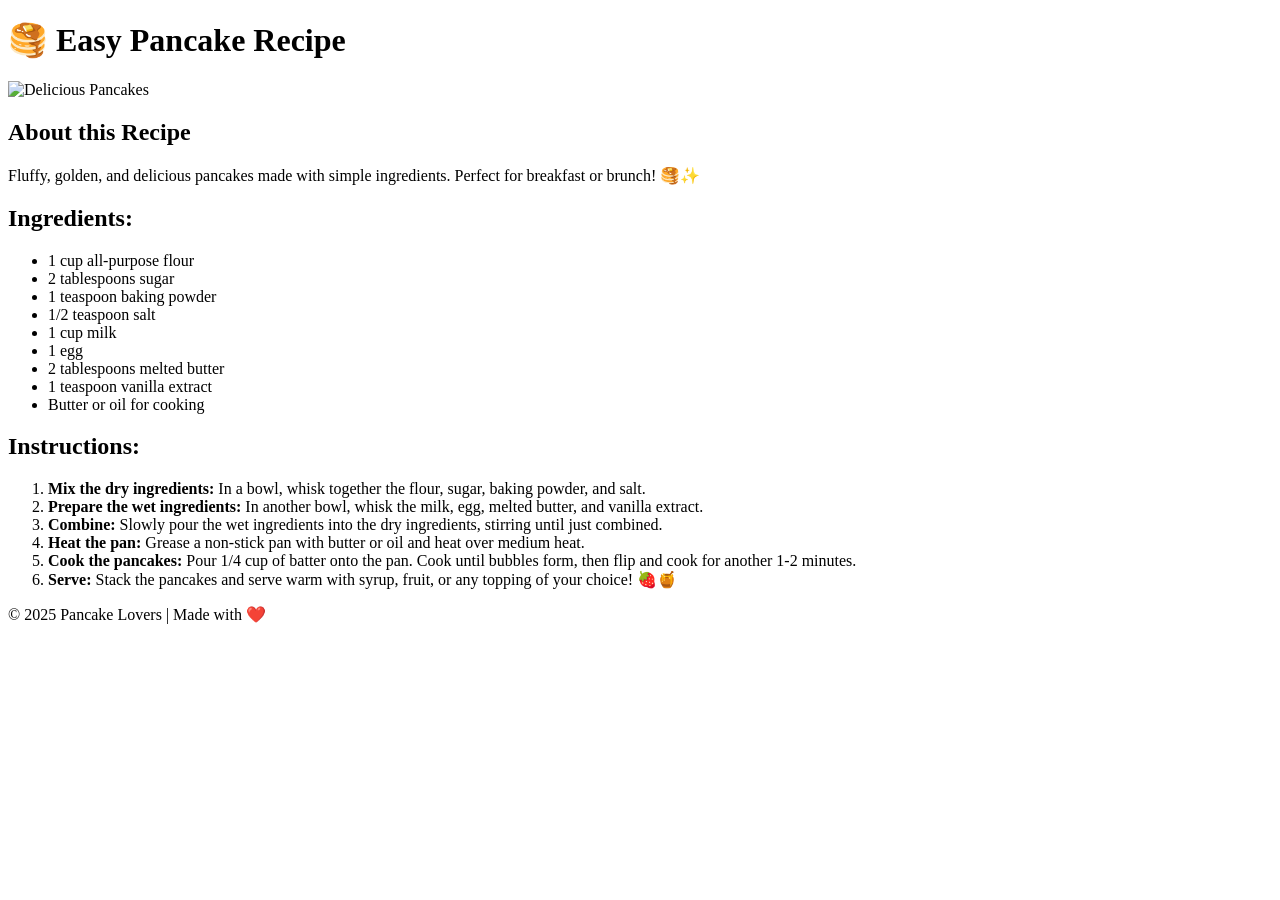
==== index.html @ 7410acaf "Add deployment trigger comment in index.html Added comment for deployment trigger." ====
<!DOCTYPE html>
<html lang="en">
<head>
    <!---Meta information för sidan--->
    <!---Trigger deployment--->
    <meta charset="UTF-8">
    <meta name="viewport" content="width=device-width, initial-scale=1.0">
    <title>Recipe</title>
    <link rel="stylesheet" href="style.css">
</head>
<body>
    
    <header>
        <h1>🥞 Easy Pancake Recipe</h1>
        <img src="images/pancakes.jpg" alt="Delicious Pancakes" class="pancake-img">
    </header> 
    
    <main>
        <section class="intro">
            <h2>About this Recipe</h2>
            <p>Fluffy, golden, and delicious pancakes made with simple ingredients. 
                Perfect for breakfast or brunch! 🥞✨</p>
        </section>

        <section class="ingredients"></section>
            <h2>Ingredients:</h2>
            <ul>
                <li>1 cup all-purpose flour</li>
                <li>2 tablespoons sugar</li>
                <li>1 teaspoon baking powder</li>
                <li>1/2 teaspoon salt</li>
                <li>1 cup milk</li>
                <li>1 egg</li>
                <li>2 tablespoons melted butter</li>
                <li>1 teaspoon vanilla extract</li>
                <li>Butter or oil for cooking</li>
            </ul>
        </section>


        <section class ="instructions">
            <h2>Instructions:</h2>
            <ol>
                <li><strong>Mix the dry ingredients:</strong> In a bowl, whisk together the flour, sugar, baking powder, and salt.</li>
                <li><strong>Prepare the wet ingredients:</strong> In another bowl, whisk the milk, egg, melted butter, and vanilla extract.</li>
                <li><strong>Combine:</strong> Slowly pour the wet ingredients into the dry ingredients, stirring until just combined.</li>
                <li><strong>Heat the pan:</strong> Grease a non-stick pan with butter or oil and heat over medium heat.</li>
                <li><strong>Cook the pancakes:</strong> Pour 1/4 cup of batter onto the pan. Cook until bubbles form, then flip and cook for another 1-2 minutes.</li>
                <li><strong>Serve:</strong> Stack the pancakes and serve warm with syrup, fruit, or any topping of your choice! 🍓🍯</li>
            </ol>
        </section>


    </main>

    <footer>
        <p>© 2025 Pancake Lovers | Made with ❤️</p>
    </footer>


</body>
</html>
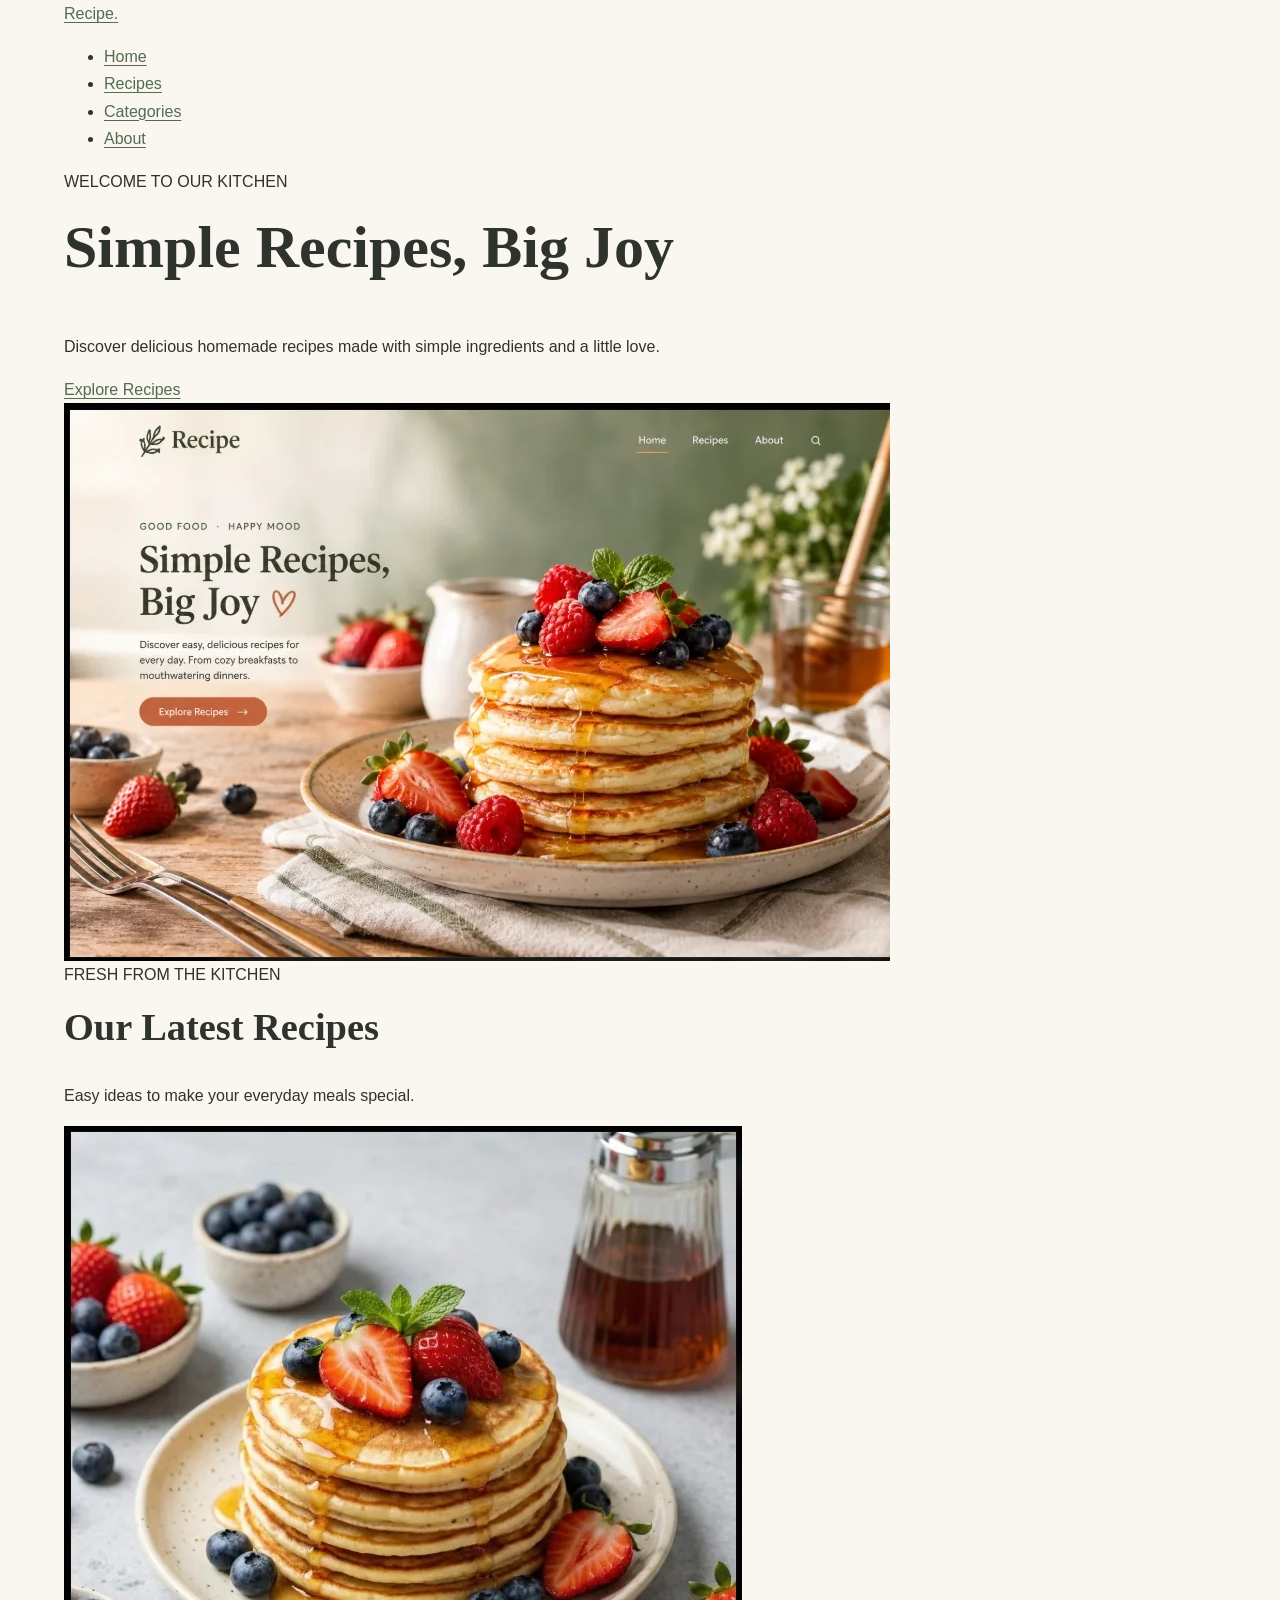
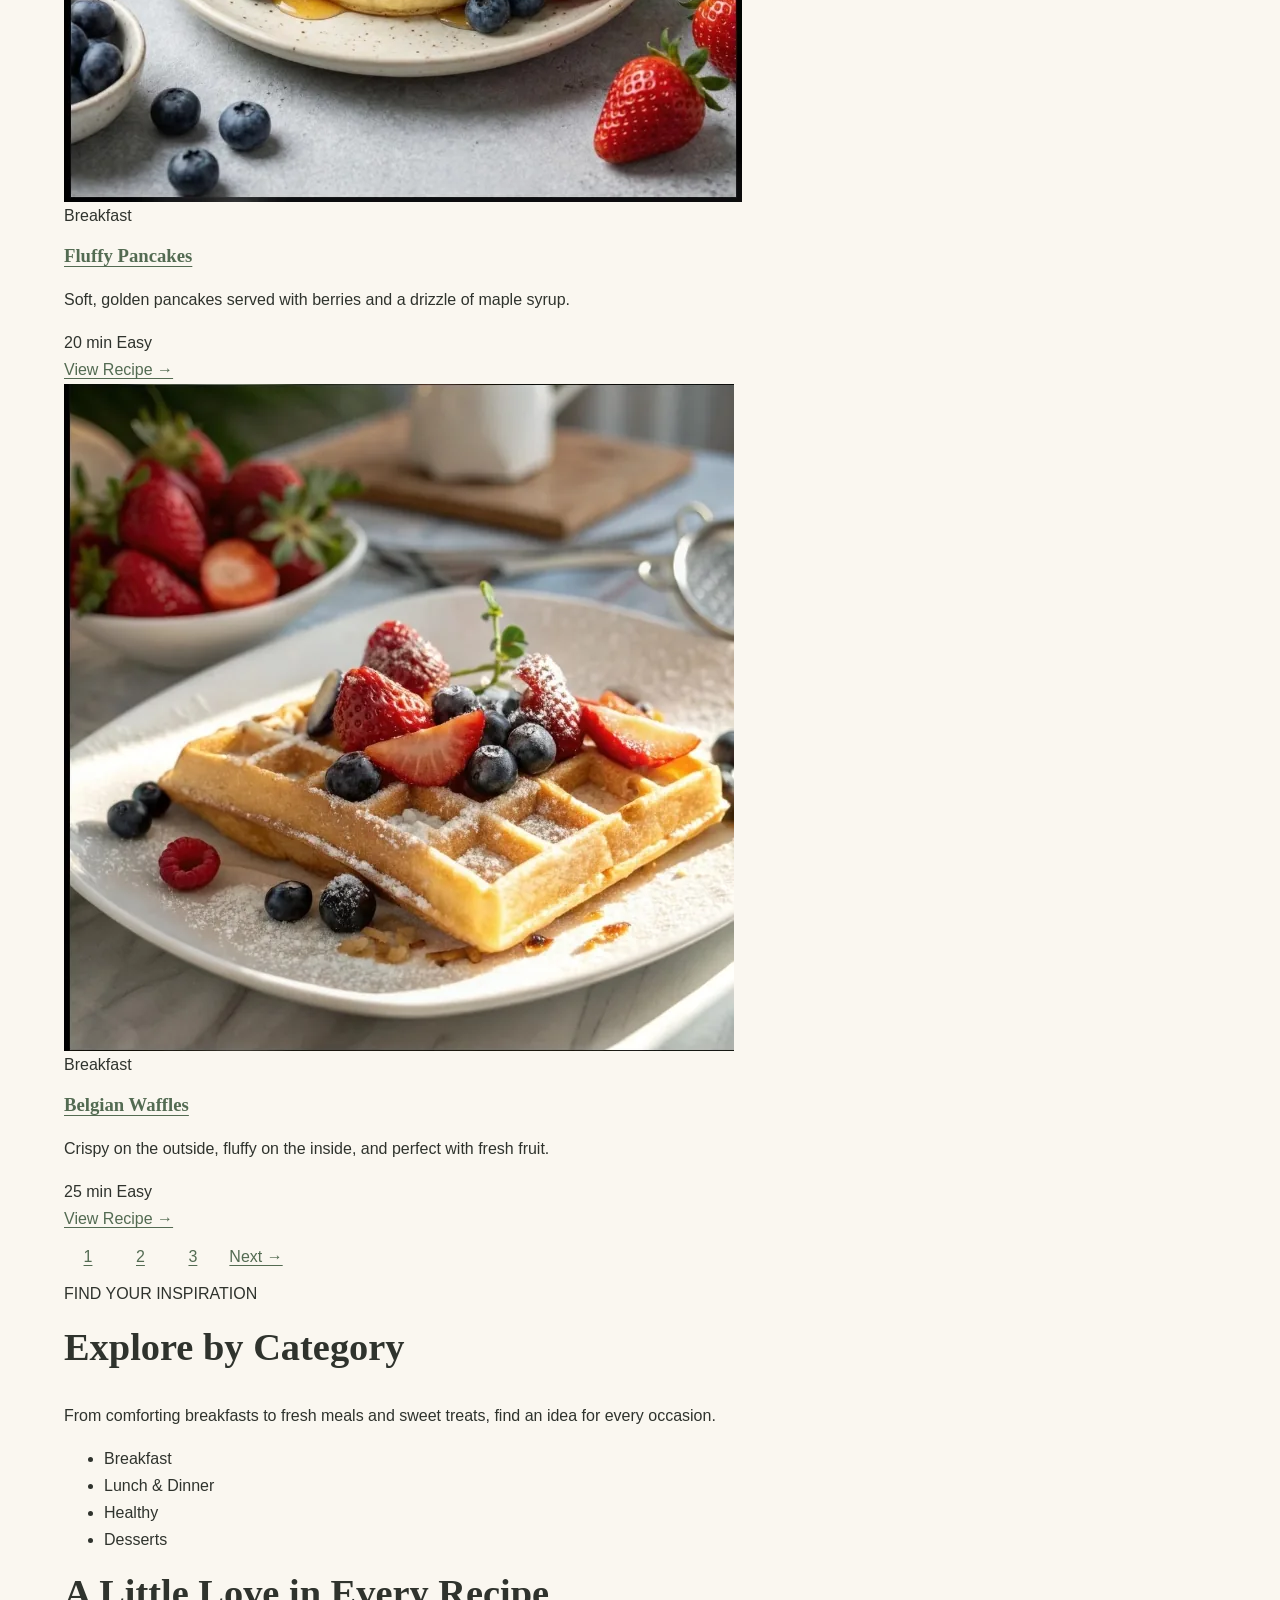
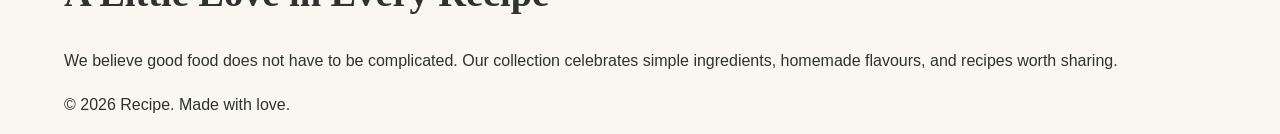
==== commit ca440ffa: "added pictures to recipes" ====
--- a/index.html
+++ b/index.html
@@ -1,62 +1,173 @@
+
 <!DOCTYPE html>
 <html lang="en">
 <head>
-    <!---Meta information för sidan--->
-    <!---Trigger deployment--->
+    <!-- Document metadata -->
     <meta charset="UTF-8">
     <meta name="viewport" content="width=device-width, initial-scale=1.0">
-    <title>Recipe</title>
+    <meta
+        name="description"
+        content="Discover simple, delicious recipes for everyday cooking, from fluffy pancakes to homemade waffles."
+    >
+
+    <title>Recipe | Simple Recipes, Big Joy</title>
+
+    <!-- Main stylesheet -->
     <link rel="stylesheet" href="style.css">
 </head>
 <body>
-    
-    <header>
-        <h1>🥞 Easy Pancake Recipe</h1>
-        <img src="images/pancakes.jpg" alt="Delicious Pancakes" class="pancake-img">
-    </header> 
-    
+    <!-- Site Header -->
+    <header class="site-header">
+        <div class="container">
+            <a class="site-logo" href="index.html">Recipe<span>.</span></a>
+
+            <!-- Main Navigation -->
+            <nav class="main-nav" aria-label="Main navigation">
+                <ul>
+                    <li><a href="index.html" aria-current="page">Home</a></li>
+                    <li><a href="#recipes">Recipes</a></li>
+                    <li><a href="#categories">Categories</a></li>
+                    <li><a href="#about">About</a></li>
+                </ul>
+            </nav>
+        </div>
+    </header>
+
+    <!-- Main Content -->
     <main>
-        <section class="intro">
-            <h2>About this Recipe</h2>
-            <p>Fluffy, golden, and delicious pancakes made with simple ingredients. 
-                Perfect for breakfast or brunch! 🥞✨</p>
+        <!-- Hero Section -->
+        <section class="hero">
+            <div class="container hero-content">
+                <div class="hero-text">
+                    <p class="eyebrow">WELCOME TO OUR KITCHEN</p>
+                    <h1>Simple Recipes, Big Joy</h1>
+                    <p>
+                        Discover delicious homemade recipes made with
+                        simple ingredients and a little love.
+                    </p>
+                    <a class="button" href="#recipes">Explore Recipes</a>
+                </div>
+
+                <div class="hero-image">
+                    <img
+                        src="images/hero-food.webp"
+                        alt="Golden pancakes topped with fresh berries and syrup"
+                        width="826"
+                        height="558"
+                        fetchpriority="high"
+                    >
+                </div>
+            </div>
         </section>
 
-        <section class="ingredients"></section>
-            <h2>Ingredients:</h2>
-            <ul>
-                <li>1 cup all-purpose flour</li>
-                <li>2 tablespoons sugar</li>
-                <li>1 teaspoon baking powder</li>
-                <li>1/2 teaspoon salt</li>
-                <li>1 cup milk</li>
-                <li>1 egg</li>
-                <li>2 tablespoons melted butter</li>
-                <li>1 teaspoon vanilla extract</li>
-                <li>Butter or oil for cooking</li>
+        <!-- Recipe Collection -->
+        <section class="recipe-section container" id="recipes">
+            <div class="section-heading">
+                <p class="eyebrow">FRESH FROM THE KITCHEN</p>
+                <h2>Our Latest Recipes</h2>
+                <p>Easy ideas to make your everyday meals special.</p>
+            </div>
+
+            <!-- Recipe Cards -->
+            <div class="recipe-grid">
+                <article class="recipe-card">
+                    <a class="recipe-image-link" href="recipes/pancakes.html">
+                        <img
+                            src="images/pancakes.webp"
+                            alt="Fluffy pancakes served with fresh berries"
+                            width="678"
+                            height="676"
+                            loading="lazy"
+                        >
+                    </a>
+
+                    <div class="recipe-card-content">
+                        <p class="recipe-category">Breakfast</p>
+                        <h3><a href="recipes/pancakes.html">Fluffy Pancakes</a></h3>
+                        <p>
+                            Soft, golden pancakes served with berries
+                            and a drizzle of maple syrup.
+                        </p>
+                        <div class="recipe-meta">
+                            <span>20 min</span>
+                            <span>Easy</span>
+                        </div>
+                        <a class="text-link" href="recipes/pancakes.html">
+                            View Recipe &rarr;
+                        </a>
+                    </div>
+                </article>
+
+                <article class="recipe-card">
+                    <a class="recipe-image-link" href="recipes/waffles.html">
+                        <img
+                            src="images/waffles.webp"
+                            alt="Golden waffles topped with strawberries and blueberries"
+                            width="670"
+                            height="667"
+                            loading="lazy"
+                        >
+                    </a>
+
+                    <div class="recipe-card-content">
+                        <p class="recipe-category">Breakfast</p>
+                        <h3><a href="recipes/waffles.html">Belgian Waffles</a></h3>
+                        <p>
+                            Crispy on the outside, fluffy on the inside,
+                            and perfect with fresh fruit.
+                        </p>
+                        <div class="recipe-meta">
+                            <span>25 min</span>
+                            <span>Easy</span>
+                        </div>
+                        <a class="text-link" href="recipes/waffles.html">
+                            View Recipe &rarr;
+                        </a>
+                    </div>
+                </article>
+            </div>
+
+            <!-- Pagination -->
+            <nav class="pagination" aria-label="Recipe pages">
+                <a href="index.html" aria-current="page">1</a>
+                <a href="page-2.html">2</a>
+                <a href="page-3.html">3</a>
+                <a href="page-2.html" aria-label="Next page">Next &rarr;</a>
+            </nav>
+        </section>
+
+        <!-- Categories Section -->
+        <section class="categories-section container" id="categories">
+            <p class="eyebrow">FIND YOUR INSPIRATION</p>
+            <h2>Explore by Category</h2>
+            <p>
+                From comforting breakfasts to fresh meals and sweet treats,
+                find an idea for every occasion.
+            </p>
+            <ul class="category-list">
+                <li>Breakfast</li>
+                <li>Lunch &amp; Dinner</li>
+                <li>Healthy</li>
+                <li>Desserts</li>
             </ul>
         </section>
 
-
-        <section class ="instructions">
-            <h2>Instructions:</h2>
-            <ol>
-                <li><strong>Mix the dry ingredients:</strong> In a bowl, whisk together the flour, sugar, baking powder, and salt.</li>
-                <li><strong>Prepare the wet ingredients:</strong> In another bowl, whisk the milk, egg, melted butter, and vanilla extract.</li>
-                <li><strong>Combine:</strong> Slowly pour the wet ingredients into the dry ingredients, stirring until just combined.</li>
-                <li><strong>Heat the pan:</strong> Grease a non-stick pan with butter or oil and heat over medium heat.</li>
-                <li><strong>Cook the pancakes:</strong> Pour 1/4 cup of batter onto the pan. Cook until bubbles form, then flip and cook for another 1-2 minutes.</li>
-                <li><strong>Serve:</strong> Stack the pancakes and serve warm with syrup, fruit, or any topping of your choice! 🍓🍯</li>
-            </ol>
+        <!-- About Section -->
+        <section class="about-section container" id="about">
+            <h2>A Little Love in Every Recipe</h2>
+            <p>
+                We believe good food does not have to be complicated.
+                Our collection celebrates simple ingredients,
+                homemade flavours, and recipes worth sharing.
+            </p>
         </section>
-
-
     </main>
 
-    <footer>
-        <p>© 2025 Pancake Lovers | Made with ❤️</p>
+    <!-- Site Footer -->
+    <footer class="site-footer">
+        <div class="container">
+            <p>&copy; 2026 Recipe. Made with love.</p>
+        </div>
     </footer>
-
-
 </body>
 </html>
--- a/style.css
+++ b/style.css
@@ -0,0 +1,148 @@
+
+/* ==============================
+   1. Design Tokens
+   ============================== */
+
+:root {
+    /* Colors */
+    --color-background: #FAF7F0;
+    --color-surface: #FFFFFF;
+    --color-primary: #536B52;
+    --color-primary-hover: #3D513C;
+    --color-accent: #C47757;
+    --color-text: #2F332D;
+    --color-text-muted: #686D63;
+    --color-border: #E5DED1;
+
+    /* Typography */
+    --font-heading: Georgia, "Times New Roman", serif;
+    --font-body: Arial, Helvetica, sans-serif;
+    --font-size-base: 1rem;
+    --font-size-small: 0.875rem;
+    --font-size-large: 1.125rem;
+    --font-size-h1: clamp(2.25rem, 5vw, 3.75rem);
+    --font-size-h2: clamp(1.75rem, 3vw, 2.5rem);
+    --line-height-body: 1.7;
+    --line-height-heading: 1.2;
+
+    /* Spacing */
+    --space-xs: 0.5rem;
+    --space-sm: 1rem;
+    --space-md: 1.5rem;
+    --space-lg: 2rem;
+    --space-xl: 3rem;
+    --space-section: 4rem;
+
+    /* Layout */
+    --container-width: 72rem;
+
+    /* Borders and effects */
+    --border-radius-sm: 0.375rem;
+    --border-radius-md: 0.75rem;
+    --border-radius-lg: 1rem;
+    --shadow-soft: 0 4px 16px rgb(47 51 45 / 8%);
+    --transition-fast: 180ms ease-in-out;
+}
+
+
+/* ==============================
+   2. Global Reset
+   ============================== */
+
+*,
+*::before,
+*::after {
+    box-sizing: border-box;
+}
+
+html {
+    scroll-behavior: smooth;
+}
+
+body {
+    margin: 0;
+    background-color: var(--color-background);
+    color: var(--color-text);
+    font-family: var(--font-body);
+    font-size: var(--font-size-base);
+    line-height: var(--line-height-body);
+}
+
+img {
+    display: block;
+    max-width: 100%;
+    height: auto;
+}
+
+h1,
+h2,
+h3 {
+    margin-top: 0;
+    font-family: var(--font-heading);
+    line-height: var(--line-height-heading);
+}
+
+h1 {
+    font-size: var(--font-size-h1);
+}
+
+h2 {
+    font-size: var(--font-size-h2);
+}
+
+p {
+    margin-top: 0;
+}
+
+a {
+    color: var(--color-primary);
+    text-underline-offset: 0.2em;
+}
+
+a:hover {
+    color: var(--color-primary-hover);
+}
+
+a:focus-visible {
+    outline: 3px solid var(--color-accent);
+    outline-offset: 3px;
+}
+
+
+/* ==============================
+   3. Shared Layout
+   ============================== */
+
+.container {
+    width: min(100% - 2rem, var(--container-width));
+    margin-inline: auto;
+}
+
+
+/* ==============================
+   4. Accessibility Preferences
+   ============================== */
+
+@media (prefers-reduced-motion: reduce) {
+    html {
+        scroll-behavior: auto;
+    }
+
+    *,
+    *::before,
+    *::after {
+        scroll-behavior: auto !important;
+        transition-duration: 0.01ms !important;
+        animation-duration: 0.01ms !important;
+        animation-iteration-count: 1 !important;
+    }
+}
+
+.pagination a {
+    display: inline-flex;
+    align-items: center;
+    justify-content: center;
+    min-width: 48px;
+    min-height: 48px;
+    padding: var(--space-xs);
+}
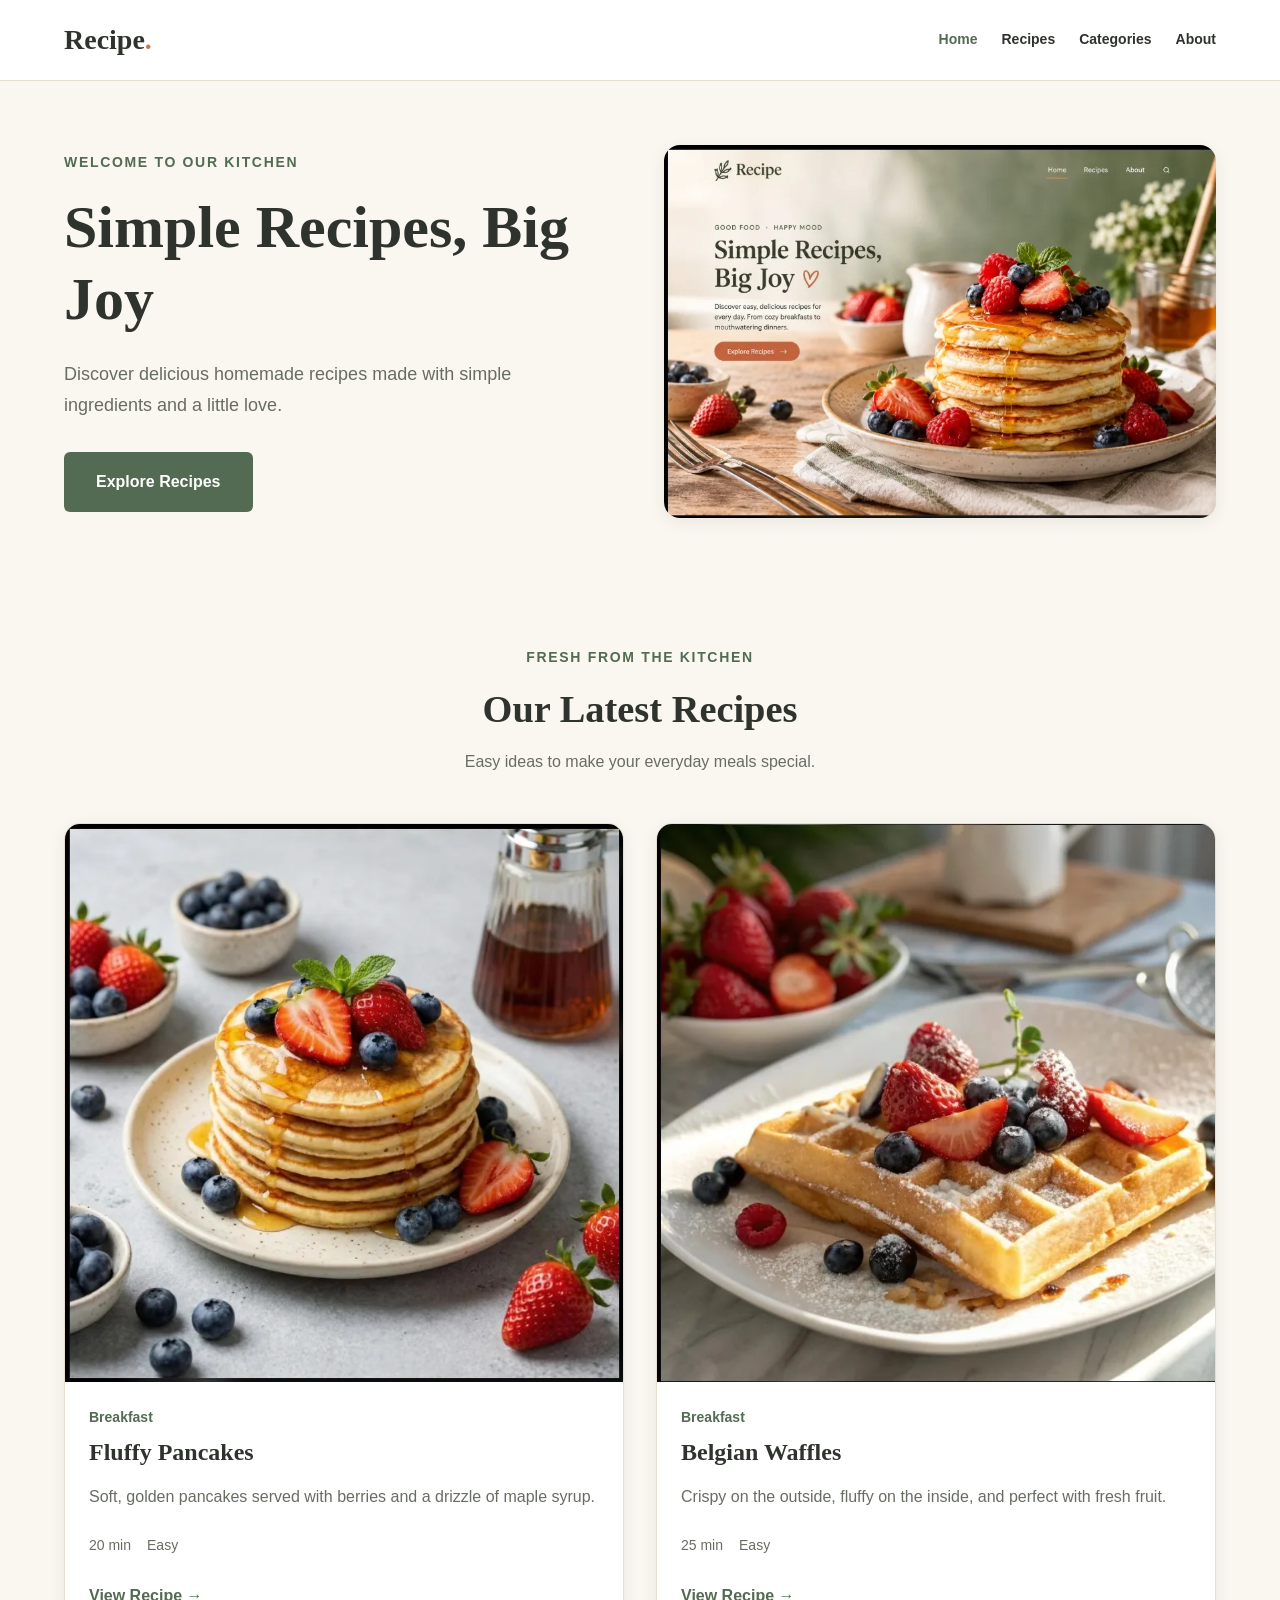
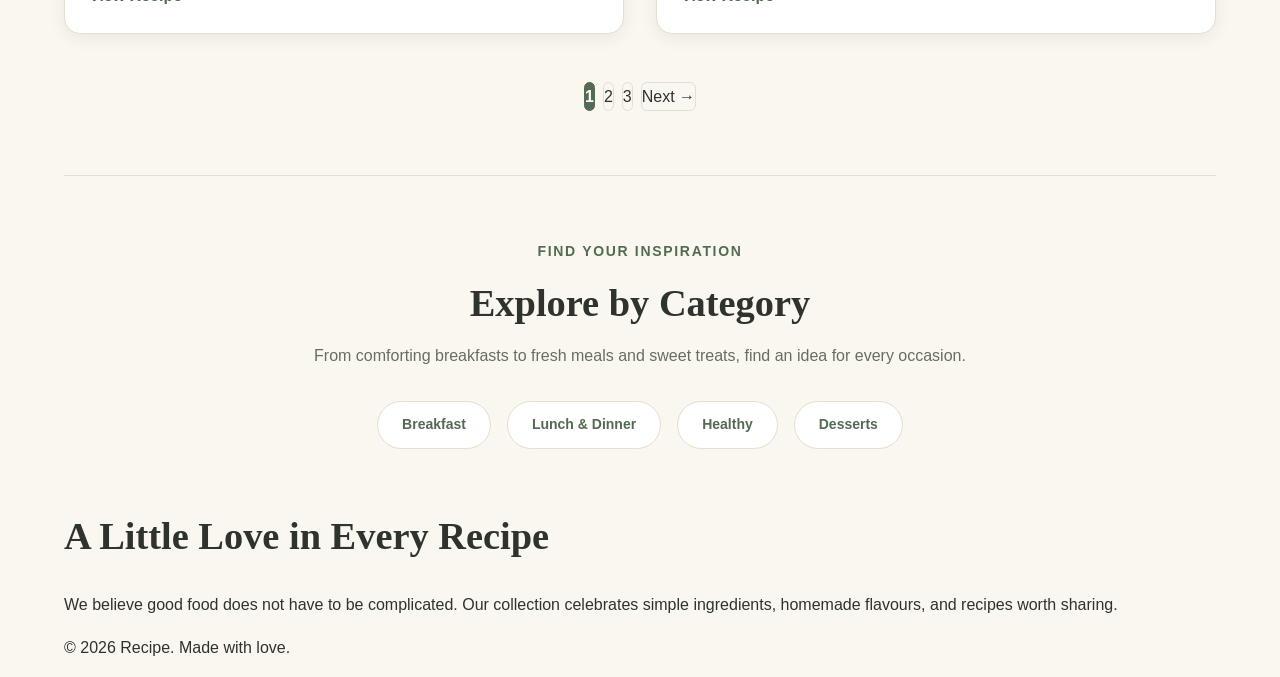
==== commit ca6f2b2c: "added style ti categories sections" ====
--- a/index.html
+++ b/index.html
@@ -145,10 +145,10 @@
                 find an idea for every occasion.
             </p>
             <ul class="category-list">
-                <li>Breakfast</li>
-                <li>Lunch &amp; Dinner</li>
-                <li>Healthy</li>
-                <li>Desserts</li>
+            <li><a href="categories/breakfast.html">Breakfast</a></li>
+            <li><a href="categories/lunch-dinner.html">Lunch &amp; Dinner</a></li>
+            <li><a href="categories/healthy.html">Healthy</a></li>
+            <li><a href="categories/desserts.html">Desserts</a></li>
             </ul>
         </section>
 
--- a/style.css
+++ b/style.css
@@ -1,6 +1,6 @@
 
 /* ==============================
-   1. Design Tokens
+1. Design Tokens
    ============================== */
 
 :root {
@@ -46,7 +46,7 @@
 
 
 /* ==============================
-   2. Global Reset
+2. Global Reset
    ============================== */
 
 *,
@@ -110,7 +110,7 @@
 
 
 /* ==============================
-   3. Shared Layout
+3. Shared Layout
    ============================== */
 
 .container {
@@ -118,9 +118,8 @@
     margin-inline: auto;
 }
 
-
-/* ==============================
-   4. Accessibility Preferences
+/* ==============================
+4. Accessibility Preferences
    ============================== */
 
 @media (prefers-reduced-motion: reduce) {
@@ -138,11 +137,390 @@
     }
 }
 
+/* ==============================
+5. Pagination
+   ============================== */
+
+.pagination {
+    display: flex;
+    flex-wrap: wrap;
+    align-items: center;
+    justify-content: center;
+    gap: var(--space-xs);
+    margin-top: var(--space-xl);
+}
+
 .pagination a {
+    border: 1px solid var(--color-border);
+    border-radius: var(--border-radius-sm);
+    color: var(--color-text);
+    text-decoration: none;
+    transition:
+        background-color var(--transition-fast),
+        color var(--transition-fast),
+        border-color var(--transition-fast);
+}
+
+.pagination a:hover {
+    border-color: var(--color-primary);
+    background-color: var(--color-primary);
+    color: var(--color-surface);
+}
+
+.pagination a[aria-current="page"] {
+    border-color: var(--color-primary);
+    background-color: var(--color-primary);
+    color: var(--color-surface);
+    font-weight: 700;
+}
+
+/* ==============================
+6.Site Header and Navigation
+   ============================== */
+
+.site-header {
+    background-color: var(--color-surface);
+    border-bottom: 1px solid var(--color-border);
+}
+
+.site-header .container {
+    display: flex;
+    align-items: center;
+    justify-content: space-between;
+    gap: var(--space-lg);
+    min-height: 5rem;
+}
+
+.site-logo {
+    color: var(--color-text);
+    font-family: var(--font-heading);
+    font-size: 1.75rem;
+    font-weight: 700;
+    text-decoration: none;
+}
+
+.site-logo span {
+    color: var(--color-accent);
+}
+
+.main-nav ul {
+    display: flex;
+    align-items: center;
+    flex-wrap: wrap;
+    gap: var(--space-md);
+    margin: 0;
+    padding: 0;
+    list-style: none;
+}
+
+.main-nav a {
     display: inline-flex;
     align-items: center;
+    min-height: 48px;
+    color: var(--color-text);
+    font-size: var(--font-size-small);
+    font-weight: 600;
+    text-decoration: none;
+    transition: color var(--transition-fast);
+}
+
+.main-nav a:hover,
+.main-nav a[aria-current="page"] {
+    color: var(--color-primary);
+}
+
+.main-nav a:focus-visible {
+    outline: 3px solid var(--color-accent);
+    outline-offset: 4px;
+}
+
+/* ==============================
+7.Hero Section
+   ============================== */
+
+.hero {
+    padding-block: var(--space-section);
+}
+
+.hero-content {
+    display: grid;
+    grid-template-columns: 1fr 1fr;
+    align-items: center;
+    gap: var(--space-xl);
+}
+
+.hero-text {
+    max-width: 34rem;
+}
+
+.eyebrow {
+    margin-bottom: var(--space-sm);
+    color: var(--color-primary);
+    font-size: var(--font-size-small);
+    font-weight: 700;
+    letter-spacing: 0.12em;
+    text-transform: uppercase;
+}
+
+.hero-text h1 {
+    margin-bottom: var(--space-md);
+}
+
+.hero-text > p:not(.eyebrow) {
+    max-width: 32rem;
+    margin-bottom: var(--space-lg);
+    color: var(--color-text-muted);
+    font-size: var(--font-size-large);
+}
+
+.hero-image img {
+    width: 100%;
+    height: auto;
+    border-radius: var(--border-radius-lg);
+    box-shadow: var(--shadow-soft);
+}
+
+/* Shared Button Style */
+.button {
+    display: inline-flex;
+    align-items: center;
     justify-content: center;
-    min-width: 48px;
     min-height: 48px;
-    padding: var(--space-xs);
-}+    padding: var(--space-sm) var(--space-lg);
+    border-radius: var(--border-radius-sm);
+    background-color: var(--color-primary);
+    color: var(--color-surface);
+    font-weight: 700;
+    text-decoration: none;
+    transition:
+        background-color var(--transition-fast),
+        transform var(--transition-fast);
+}
+
+.button:hover {
+    background-color: var(--color-primary-hover);
+    color: var(--color-surface);
+}
+
+.button:active {
+    transform: translateY(1px);
+}
+
+
+/* ==============================
+8.Recipe Section
+   ============================== */
+
+.recipe-section {
+    padding-block: var(--space-section);
+}
+
+.section-heading {
+    max-width: 42rem;
+    margin: 0 auto var(--space-xl);
+    text-align: center;
+}
+
+.section-heading .eyebrow {
+    margin-bottom: var(--space-sm);
+}
+
+.section-heading h2 {
+    margin-bottom: var(--space-sm);
+}
+
+.section-heading > p:last-child {
+    margin-bottom: 0;
+    color: var(--color-text-muted);
+}
+
+/* ==============================
+   Recipe Grid
+   ============================== */
+
+.recipe-grid {
+    display: grid;
+    grid-template-columns: repeat(2, minmax(0, 1fr));
+    gap: var(--space-lg);
+}
+
+.recipe-card {
+    overflow: hidden;
+    border: 1px solid var(--color-border);
+    border-radius: var(--border-radius-lg);
+    background-color: var(--color-surface);
+    box-shadow: var(--shadow-soft);
+}
+
+.recipe-image-link {
+    display: block;
+    overflow: hidden;
+}
+
+.recipe-image-link img {
+    width: 100%;
+    aspect-ratio: 1 / 1;
+    object-fit: cover;
+    transition: transform var(--transition-fast);
+}
+
+.recipe-image-link:hover img {
+    transform: scale(1.03);
+}
+
+.recipe-card-content {
+    padding: var(--space-md);
+}
+
+
+/* ==============================
+   Categories Section
+   ============================== */
+
+.categories-section {
+    padding-block: var(--space-section);
+    border-top: 1px solid var(--color-border);
+    text-align: center;
+}
+
+.categories-section h2 {
+    margin-bottom: var(--space-sm);
+}
+
+.categories-section > p:not(.eyebrow) {
+    max-width: 42rem;
+    margin-inline: auto;
+    margin-bottom: var(--space-lg);
+    color: var(--color-text-muted);
+}
+
+
+.category-list {
+    display: flex;
+    flex-wrap: wrap;
+    justify-content: center;
+    gap: var(--space-sm);
+    margin: 0;
+    padding: 0;
+    list-style: none;
+}
+
+.category-list a {
+    display: inline-flex;
+    align-items: center;
+    justify-content: center;
+    min-height: 48px;
+    padding: var(--space-xs) var(--space-md);
+    border: 1px solid var(--color-border);
+    border-radius: 999px;
+    background-color: var(--color-surface);
+    color: var(--color-primary);
+    font-size: var(--font-size-small);
+    font-weight: 700;
+    text-decoration: none;
+    transition: background-color var(--transition-fast);
+}
+
+.category-list a:hover {
+    background-color: var(--color-border);
+}
+
+.category-list a:focus-visible {
+    outline: 3px solid var(--color-accent);
+    outline-offset: 3px;
+}
+
+/* ==============================
+   Recipe Card Content
+   ============================== */
+
+.recipe-category {
+    margin-bottom: var(--space-xs);
+    color: var(--color-primary);
+    font-size: var(--font-size-small);
+    font-weight: 700;
+}
+
+.recipe-card h3 {
+    margin-bottom: var(--space-sm);
+    font-size: 1.5rem;
+}
+
+.recipe-card h3 a {
+    color: var(--color-text);
+    text-decoration: none;
+}
+
+.recipe-card h3 a:hover {
+    color: var(--color-primary);
+}
+
+.recipe-card-content > p:not(.recipe-category) {
+    margin-bottom: var(--space-md);
+    color: var(--color-text-muted);
+}
+
+.recipe-meta {
+    display: flex;
+    flex-wrap: wrap;
+    gap: var(--space-sm);
+    margin-bottom: var(--space-md);
+    color: var(--color-text-muted);
+    font-size: var(--font-size-small);
+}
+
+.text-link {
+    display: inline-flex;
+    align-items: center;
+    gap: var(--space-xs);
+    font-weight: 700;
+    text-decoration: none;
+}
+
+.text-link:hover {
+    text-decoration: underline;
+}
+
+/* ==============================
+   Responsive Layout
+   ============================== */
+
+/* Tablet */
+@media (max-width: 48rem) {
+    .hero-content {
+        grid-template-columns: 1fr;
+    }
+
+    .hero-text {
+        max-width: 100%;
+    }
+}
+
+/* Mobile */
+@media (max-width: 40rem) {
+    .site-header .container {
+        flex-direction: column;
+        justify-content: center;
+        gap: var(--space-xs);
+        padding-block: var(--space-sm);
+    }
+
+    .main-nav ul {
+        justify-content: center;
+        gap: var(--space-sm);
+    }
+
+    .recipe-grid {
+        grid-template-columns: 1fr;
+    }
+
+    .hero {
+        padding-block: var(--space-xl);
+    }
+}
+
+
+
+
+
+
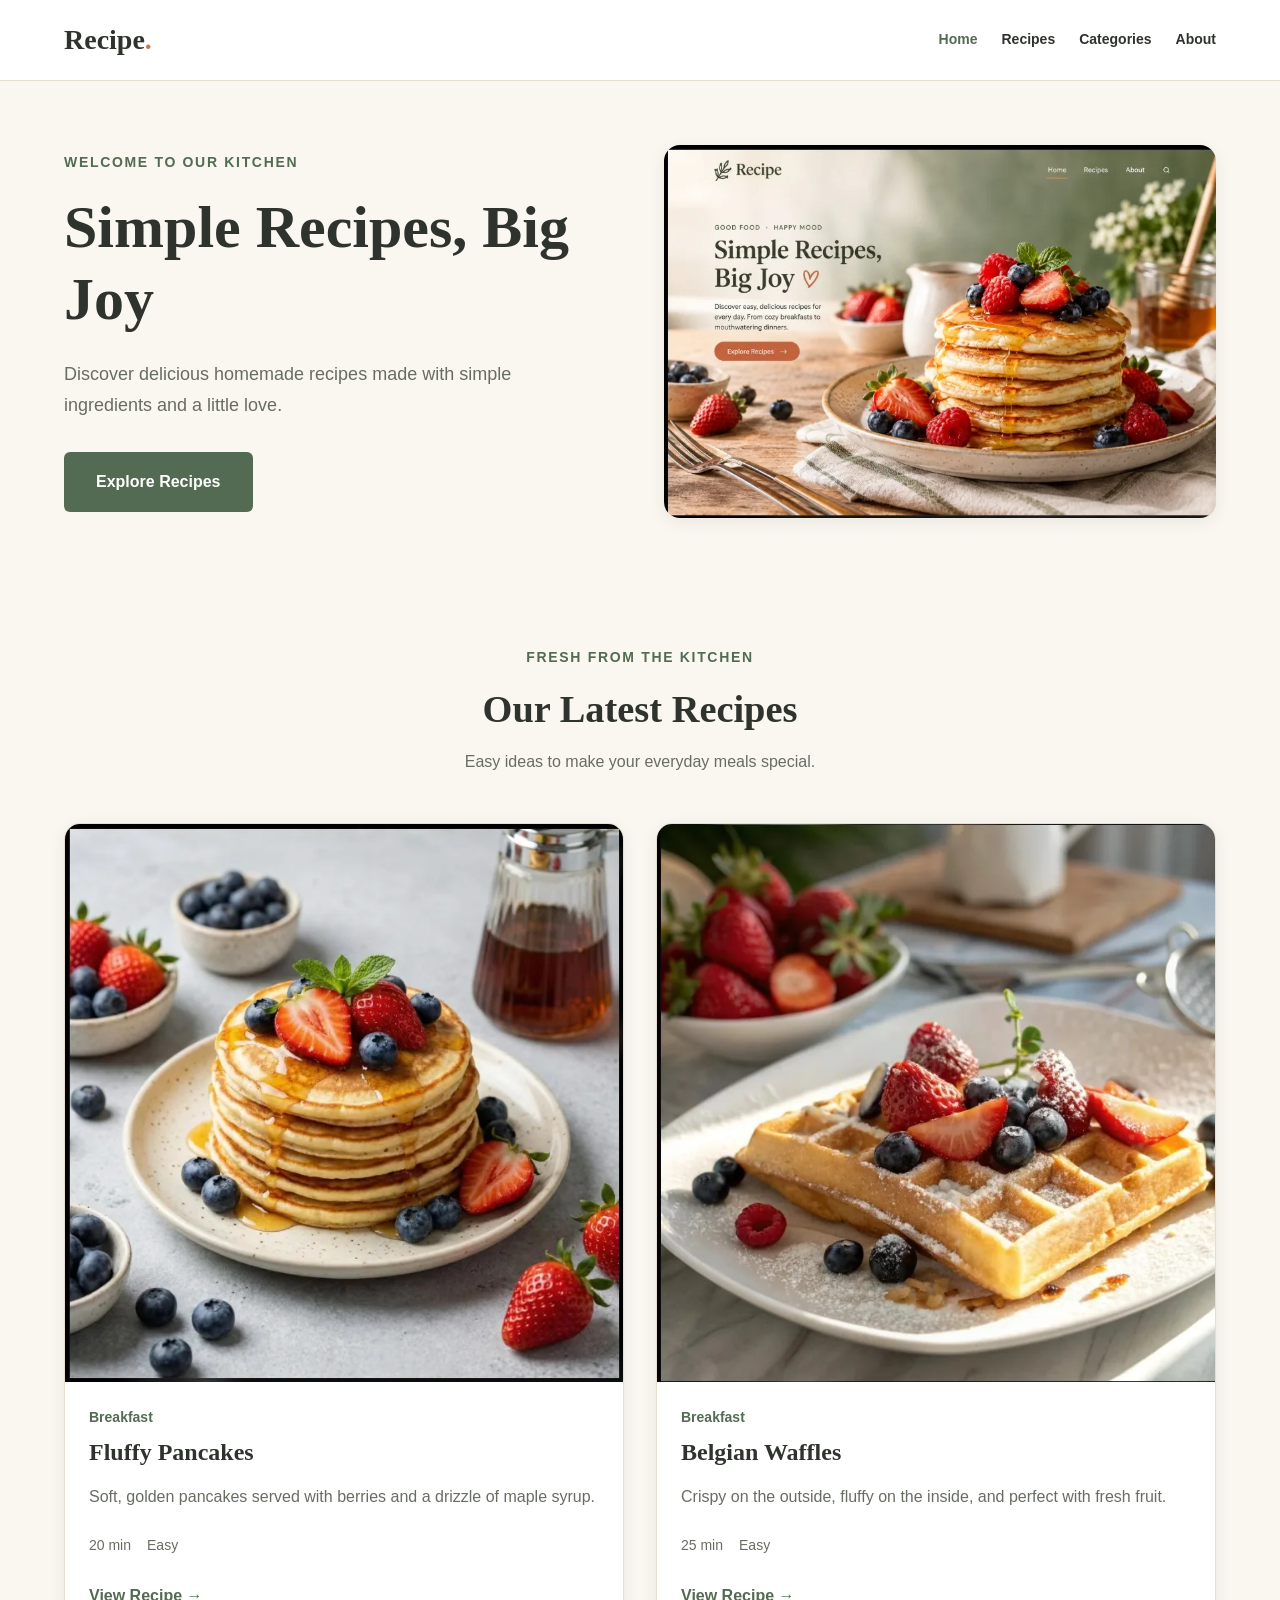
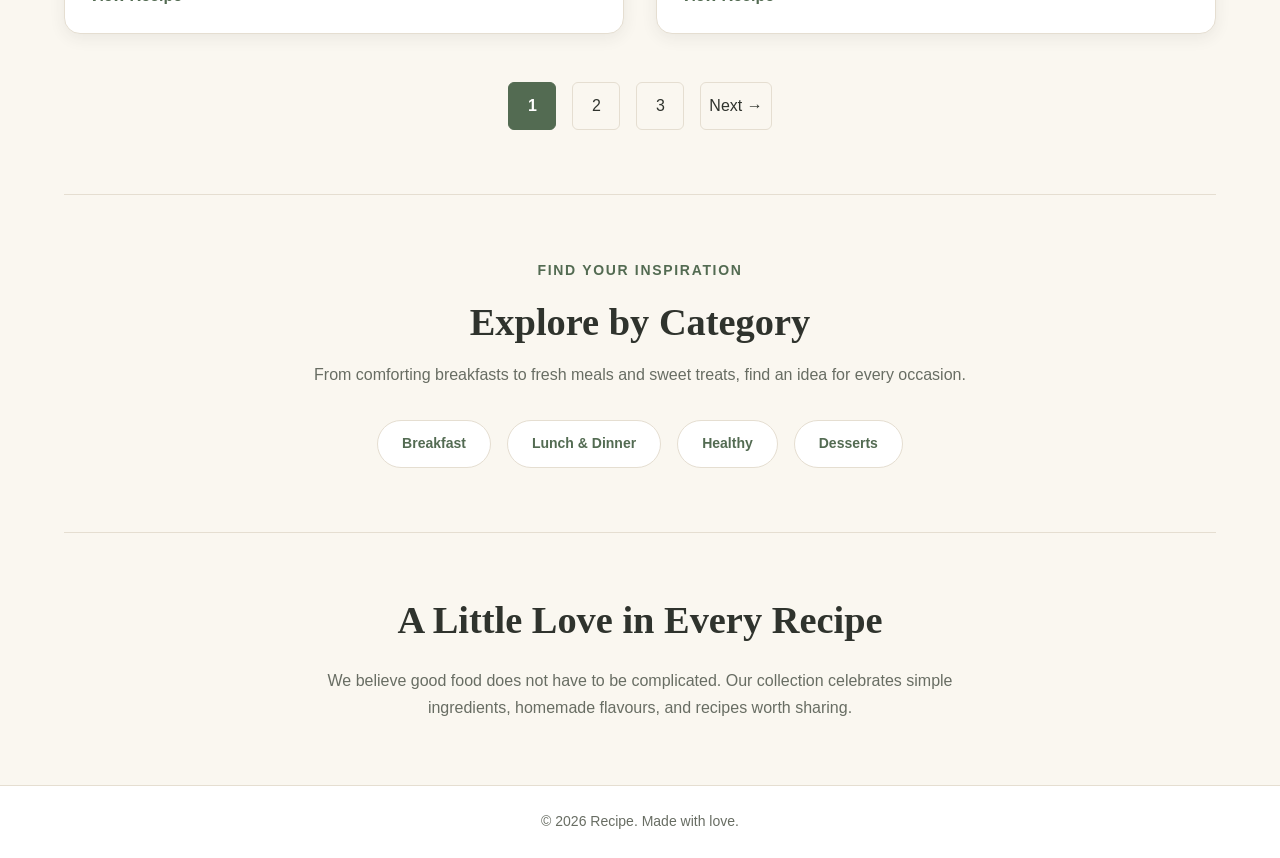
==== commit b886b142: "feat: added categories" ====
--- a/index.html
+++ b/index.html
@@ -1,4 +1,3 @@
-
 <!DOCTYPE html>
 <html lang="en">
 <head>
--- a/style.css
+++ b/style.css
@@ -138,7 +138,7 @@
 }
 
 /* ==============================
-5. Pagination
+   Pagination
    ============================== */
 
 .pagination {
@@ -146,11 +146,17 @@
     flex-wrap: wrap;
     align-items: center;
     justify-content: center;
-    gap: var(--space-xs);
+    gap: var(--space-sm);
     margin-top: var(--space-xl);
 }
 
 .pagination a {
+    display: inline-flex;
+    align-items: center;
+    justify-content: center;
+    min-width: 48px;
+    min-height: 48px;
+    padding: var(--space-xs);
     border: 1px solid var(--color-border);
     border-radius: var(--border-radius-sm);
     color: var(--color-text);
@@ -482,6 +488,44 @@
 }
 
 /* ==============================
+   About Section
+   ============================== */
+
+.about-section {
+    padding-block: var(--space-section);
+    border-top: 1px solid var(--color-border);
+    text-align: center;
+}
+
+.about-section h2 {
+    margin-bottom: var(--space-md);
+}
+
+.about-section p {
+    max-width: 42rem;
+    margin-inline: auto;
+    margin-bottom: 0;
+    color: var(--color-text-muted);
+}
+
+/* ==============================
+   Site Footer
+   ============================== */
+
+.site-footer {
+    padding-block: var(--space-md);
+    border-top: 1px solid var(--color-border);
+    background-color: var(--color-surface);
+    text-align: center;
+}
+
+.site-footer p {
+    margin-bottom: 0;
+    color: var(--color-text-muted);
+    font-size: var(--font-size-small);
+}
+
+/* ==============================
    Responsive Layout
    ============================== */
 
